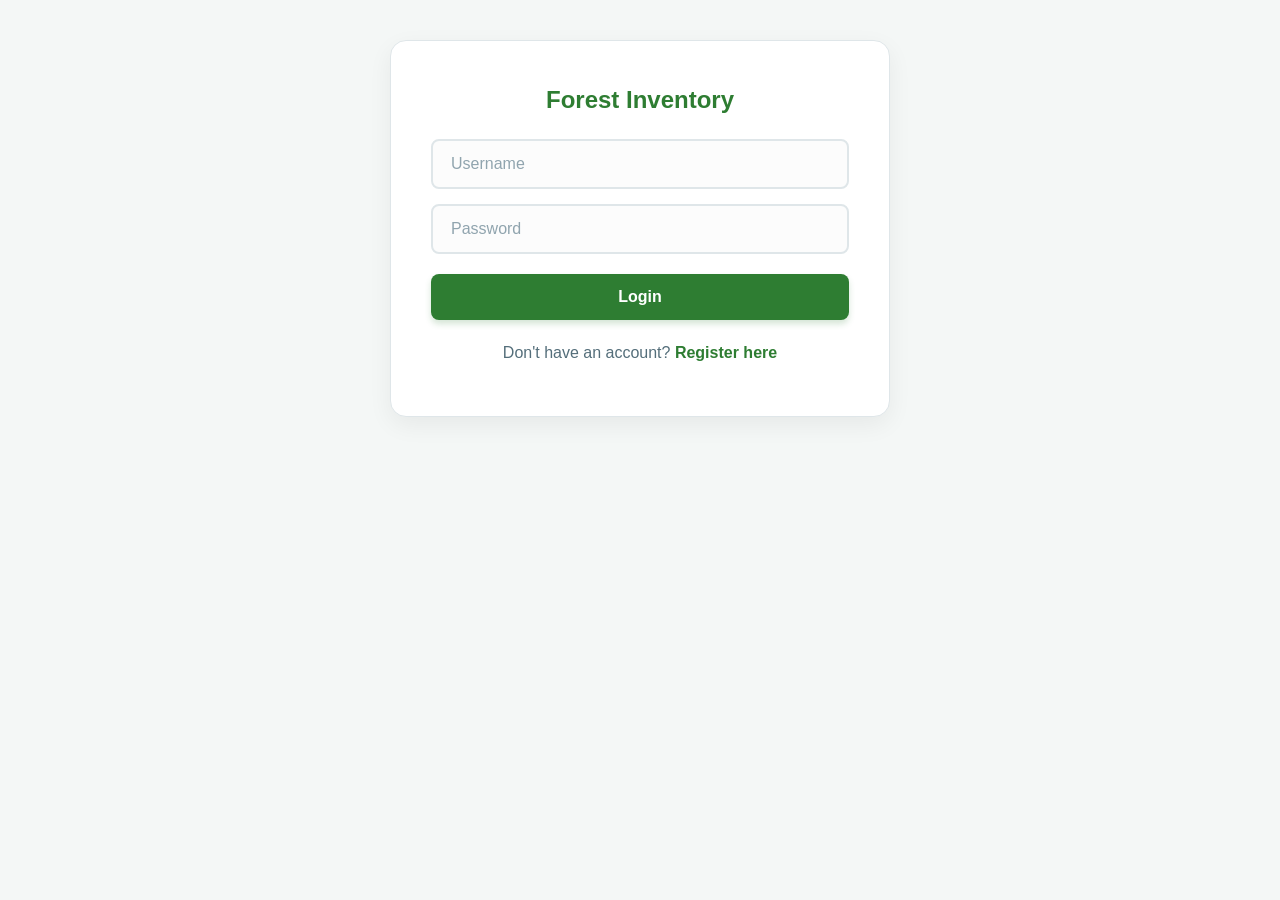
==== index.html @ d6d7bc74 "first commit" ====
<!DOCTYPE html>
<html>
<head>
  <title>Login - Forest System</title>
  <link rel="stylesheet" href="style.css">
</head>
<body class="auth-page">

  <div class="form-card">
    <h2>Forest Inventory</h2>
    <input type="text" id="username" placeholder="Username">
    <input type="password" id="password" placeholder="Password">
    <button onclick="login()">Login</button>
    <p style="margin-top: 20px;">Don't have an account? <a href="register.html">Register here</a></p>
  </div>

<script src="app.js"></script>
</body>
</html>
---- style.css ----
/* ============================================
   Forest Inventory System - Uniform Light Theme
   ============================================ */

:root {
  --bg: #f4f7f6;
  --surface: #ffffff;
  --green: #2e7d32;
  --green-light: #60ad5e;
  --green-pale: #e8f5e9;
  --text: #1b3a27;
  --text-secondary: #546e7a;
  --border: #dfe6e9;
  --danger: #c62828;
  --danger-light: #ffebee;
  --shadow: 0 8px 24px rgba(0,0,0,0.06);
  --radius: 16px;
  --radius-sm: 8px;
  --font: 'Segoe UI', Roboto, Helvetica, Arial, sans-serif;
}

*, *::before, *::after { box-sizing: border-box; margin: 0; padding: 0; }

html { font-size: 16px; scroll-behavior: smooth; }

body {
  font-family: var(--font);
  background-color: var(--bg);
  color: var(--text);
  line-height: 1.6;
  min-height: 100vh;
  padding: 40px 20px;
  max-width: 1100px;
  margin: 0 auto;
}

/* --- Typography --- */
h1 {
  font-size: 2rem;
  font-weight: 700;
  color: var(--text);
  margin-bottom: 20px;
  text-align: center;
}

h2 {
  font-size: 1.5rem;
  color: var(--green);
  margin-bottom: 20px;
  text-align: center;
}

h3 {
  font-size: 1rem;
  font-weight: 600;
  color: var(--text);
  margin: 0 0 15px 0;
}

p { color: var(--text-secondary); margin-bottom: 10px; text-align: center; }

a { color: var(--green); font-weight: 600; text-decoration: none; transition: 0.2s; }
a:hover { color: var(--green-light); }

/* --- Universal Form Card (Login, Register, Add Forms) --- */
.form-card {
  background: var(--surface);
  padding: 40px;
  border-radius: var(--radius);
  box-shadow: var(--shadow);
  width: 100%;
  max-width: 500px; /* Standard width for all forms */
  margin: 0 auto 30px auto; /* Centered */
  border: 1px solid var(--border);
}

/* Center Login & Register Pages specifically */
body:has(.auth-page) {
  display: flex;
  flex-direction: column;
  justify-content: center;
  align-items: center;
  padding: 20px;
  background: linear-gradient(135deg, var(--green-pale) 0%, #ffffff 100%);
}

/* --- Inputs & Selects (Uniform Globally) --- */
input, select {
  width: 100%;
  padding: 14px 18px;
  margin-bottom: 15px;
  background: #fcfcfc;
  border: 2px solid var(--border);
  border-radius: var(--radius-sm);
  font-size: 1rem;
  font-family: var(--font);
  color: var(--text);
  transition: all 0.2s;
  display: block;
}

input:focus, select:focus {
  outline: none;
  border-color: var(--green);
  background: #fff;
  box-shadow: 0 0 0 4px var(--green-pale);
}

input::placeholder { color: #90a4ae; }

select {
  appearance: none;
  background-image: url("data:image/svg+xml,%3Csvg xmlns='http://www.w3.org/2000/svg' width='24' height='24' viewBox='0 0 24 24' fill='none' stroke='%232e7d32' stroke-width='2' stroke-linecap='round' stroke-linejoin='round'%3E%3Cpolyline points='6 9 12 15 18 9'%3E%3C/polyline%3E%3C/svg%3E");
  background-repeat: no-repeat;
  background-position: right 15px center;
  background-size: 16px;
  cursor: pointer;
}

/* --- Buttons (Uniform Globally) --- */
button {
  width: 100%;
  padding: 14px;
  background: var(--green);
  color: white;
  border: none;
  border-radius: var(--radius-sm);
  font-size: 1rem;
  font-weight: 600;
  cursor: pointer;
  transition: all 0.2s;
  box-shadow: 0 4px 6px rgba(46, 125, 50, 0.2);
  display: block;
}

button:hover {
  background: #256d29;
  transform: translateY(-1px);
  box-shadow: 0 6px 12px rgba(46, 125, 50, 0.25);
}

/* Table Buttons (Override width) */
table button {
  width: auto;
  padding: 8px 16px;
  background: var(--danger-light);
  color: var(--danger);
  font-size: 0.85rem;
  box-shadow: none;
}
table button:hover { background: var(--danger); color: white; }

/* --- Tables --- */
.table-container {
  background: var(--surface);
  border-radius: var(--radius);
  box-shadow: var(--shadow);
  padding: 20px;
  margin-top: 20px;
  overflow-x: auto;
}

table {
  width: 100%;
  border-collapse: collapse;
  margin-top: 10px;
}

th {
  text-align: left;
  padding: 14px 16px;
  background: var(--green-pale);
  color: var(--green);
  font-weight: 700;
  font-size: 0.85rem;
  text-transform: uppercase;
}

td {
  padding: 14px 16px;
  border-bottom: 1px solid var(--border);
  color: var(--text);
  font-size: 0.95rem;
}

tr:last-child td { border-bottom: none; }
tr:hover td { background-color: #fafafa; }

/* --- Chart --- */
.chart-card {
  background: var(--surface);
  padding: 30px;
  border-radius: var(--radius);
  box-shadow: var(--shadow);
  margin: 20px auto;
  max-width: 800px;
}

#speciesChart { max-height: 400px; }

/* --- Stats Grid --- */
.stats-grid {
  display: grid;
  grid-template-columns: repeat(auto-fit, minmax(200px, 1fr));
  gap: 20px;
  margin-bottom: 30px;
}

.stat-card {
  background: var(--surface);
  padding: 24px;
  border-radius: var(--radius-sm);
  box-shadow: var(--shadow);
  border-left: 5px solid var(--green);
}

.stat-card p { margin: 0; font-size: 0.9rem; color: var(--text-secondary); text-align: left; }
.stat-card span { display: block; margin-top: 10px; font-size: 2rem; font-weight: 700; color: var(--green); }

hr { border: 0; height: 1px; background: var(--border); margin: 30px 0; }

/* --- Responsive --- */
@media (max-width: 768px) {
  body { padding: 20px 15px; }
  .form-card { padding: 30px 20px; }
  h1 { font-size: 1.6rem; }
}
/* ==========================================
   BALANCED LAYOUT FOR INVENTORY PAGE
   ========================================== */

/* Create a centered column for all content */
.page-content {
  max-width: 900px;
  margin: 0 auto;
}

/* Make the Form Card fill the column width */
.page-content .form-card {
  max-width: 100%; /* Override the 500px limit */
  padding: 30px;
}

/* Arrange Form Inputs in a 2-column Grid */
.form-grid {
  display: grid;
  grid-template-columns: 1fr 1fr; /* Two equal columns */
  gap: 15px;
  margin-bottom: 0;
}

.form-grid input, 
.form-grid select {
  margin-bottom: 0; /* Remove default bottom margin */
  width: 100%;
}

/* Make the button span the full width below the grid */
.form-card button {
  margin-top: 20px;
}

/* Center the Stats Grid within the page width */
.page-content .stats-grid {
  max-width: 100%;
  margin: 0 auto 30px auto;
}

/* Center the Chart Card */
.page-content .chart-card {
  max-width: 100%;
  margin: 0 auto 30px auto;
}

/* Responsive: Stack inputs on mobile */
@media (max-width: 600px) {
  .form-grid {
    grid-template-columns: 1fr;
  }
}
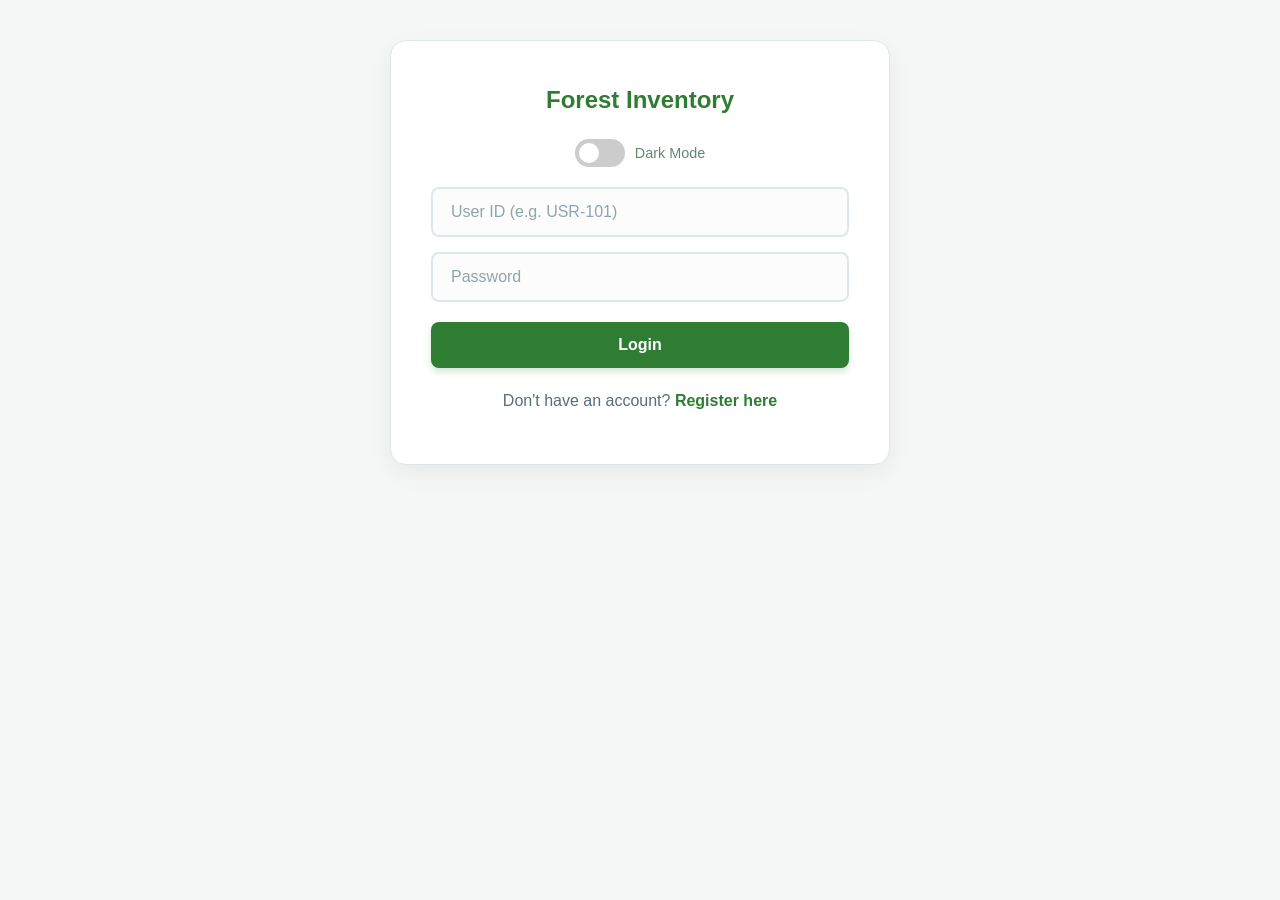
==== commit 22fcf250: "username change" ====
--- a/index.html
+++ b/index.html
@@ -8,7 +8,17 @@
 
   <div class="form-card">
     <h2>Forest Inventory</h2>
-    <input type="text" id="username" placeholder="Username">
+    
+    <!-- Dark Mode Toggle -->
+    <div class="theme-switch-wrapper" style="margin-bottom: 20px;">
+      <label class="theme-switch">
+        <input type="checkbox" id="theme-toggle-checkbox">
+        <div class="slider"></div>
+      </label>
+      <em>Dark Mode</em>
+    </div>
+
+    <input type="text" id="username" placeholder="User ID (e.g. USR-101)">
     <input type="password" id="password" placeholder="Password">
     <button onclick="login()">Login</button>
     <p style="margin-top: 20px;">Don't have an account? <a href="register.html">Register here</a></p>
--- a/style.css
+++ b/style.css
@@ -10,7 +10,9 @@
   --green-pale: #e8f5e9;
   --text: #1b3a27;
   --text-secondary: #546e7a;
+  --text-muted: #5e8a6f;
   --border: #dfe6e9;
+  --border-light: #224430;
   --danger: #c62828;
   --danger-light: #ffebee;
   --shadow: 0 8px 24px rgba(0,0,0,0.06);
@@ -277,4 +279,161 @@
   .form-grid {
     grid-template-columns: 1fr;
   }
+}
+/* ==========================================
+   DARK MODE THEME
+   ========================================== */
+
+/* Dark Mode Variables */
+body.dark-mode {
+  --bg: #070d0a;
+  --surface: #0e1c14;
+  --card: #132a1c;
+  --green-pale: #1a3322; /* Darker green for table headers */
+  --danger-light: #3d1f1f; /* Darker red for buttons */
+  
+  --text: #e2f0e8;
+  --text-secondary: #a3c4b3;
+  --text-muted: #5e8a6f;
+  --border: #224430;
+  --border-light: #2a5c3d;
+  --input-bg: #132a1c;
+  
+  --shadow: 0 4px 24px rgba(0,0,0,0.4);
+  
+  /* Background gradient for dark mode */
+  background: linear-gradient(120deg, #050807 0%, #0e1c14 100%);
+}
+
+body.dark-mode .form-card,
+body.dark-mode .table-container,
+body.dark-mode .stat-card,
+body.dark-mode .chart-card {
+  border: 1px solid var(--border);
+  box-shadow: var(--shadow);
+}
+
+/* --- Dark Mode Inputs & Selects --- */
+body.dark-mode input,
+body.dark-mode select {
+  background-color: var(--input-bg);
+  border-color: var(--border);
+  color: var(--text);
+}
+
+body.dark-mode input:focus,
+body.dark-mode select:focus {
+  border-color: var(--green-light);
+  box-shadow: 0 0 0 3px rgba(96, 173, 94, 0.2);
+}
+
+body.dark-mode input::placeholder {
+  color: var(--text-muted);
+  opacity: 0.7;
+}
+
+/* Change dropdown arrow color for dark mode */
+body.dark-mode select {
+  background-image: url("data:image/svg+xml,%3Csvg xmlns='http://www.w3.org/2000/svg' width='24' height='24' viewBox='0 0 24 24' fill='none' stroke='%2360ad5e' stroke-width='2' stroke-linecap='round' stroke-linejoin='round'%3E%3Cpolyline points='6 9 12 15 18 9'%3E%3C/polyline%3E%3C/svg%3E");
+}
+
+/* --- Dark Mode Tables --- */
+body.dark-mode th {
+  background-color: var(--green-pale);
+  color: var(--green-light);
+  border-bottom: 2px solid var(--border);
+}
+
+body.dark-mode td {
+  border-bottom-color: var(--border);
+  color: var(--text-secondary);
+}
+
+body.dark-mode tr:hover td {
+  background-color: #1a2e20;
+}
+
+/* --- Dark Mode Buttons --- */
+body.dark-mode button {
+  box-shadow: 0 4px 6px rgba(0, 0, 0, 0.3);
+}
+
+body.dark-mode table button {
+  background: var(--danger-light);
+  color: #f87171;
+  border: 1px solid #4a2020;
+}
+
+body.dark-mode table button:hover {
+  background: #dc2626;
+  color: white;
+}
+
+/* --- Dark Mode Auth Page --- */
+body.dark-mode.auth-page {
+  background: linear-gradient(135deg, #050807 0%, #0e1c14 100%);
+}
+
+/* The Toggle Switch Container */
+.theme-switch-wrapper {
+  display: flex;
+  align-items: center;
+  justify-content: center;
+  margin-bottom: 20px;
+}
+
+.theme-switch-wrapper em {
+  margin-left: 10px;
+  font-size: 0.9rem;
+  font-style: normal;
+  color: var(--text-muted);
+}
+
+/* The Switch Button */
+.theme-switch {
+  display: inline-block;
+  height: 28px;
+  position: relative;
+  width: 50px;
+}
+
+.theme-switch input {
+  display: none;
+}
+
+.slider {
+  background-color: #ccc;
+  bottom: 0;
+  cursor: pointer;
+  left: 0;
+  position: absolute;
+  right: 0;
+  top: 0;
+  transition: .4s;
+  border-radius: 28px;
+}
+
+.slider:before {
+  background-color: #fff;
+  bottom: 4px;
+  content: "";
+  height: 20px;
+  left: 4px;
+  position: absolute;
+  transition: .4s;
+  width: 20px;
+  border-radius: 50%;
+}
+
+input:checked + .slider {
+  background-color: var(--green);
+}
+
+input:checked + .slider:before {
+  transform: translateX(22px);
+}
+
+/* Adjust Chart for Dark Mode */
+body.dark-mode #speciesChart {
+    filter: brightness(1.1);
 }
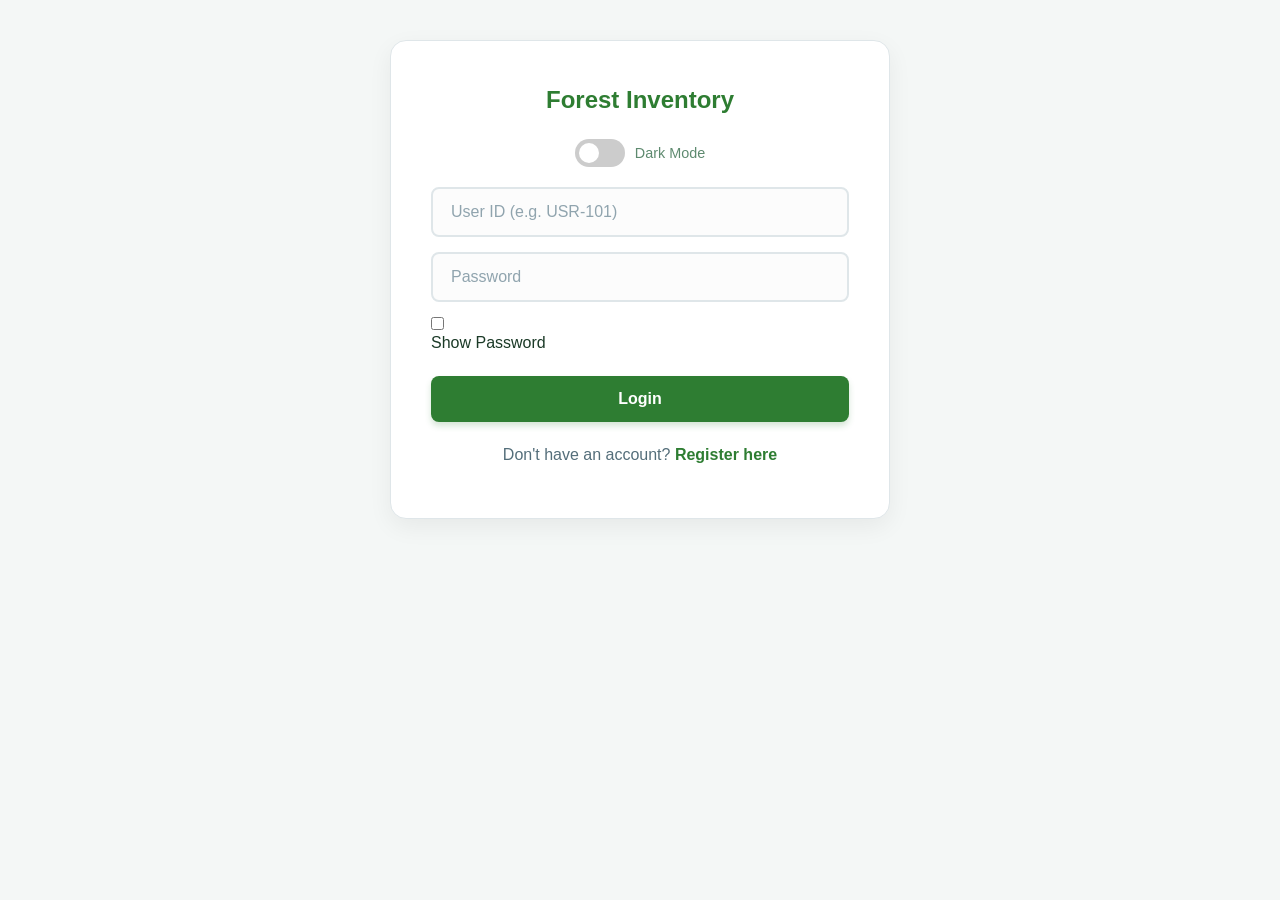
==== commit c33acc94: "password update" ====
--- a/index.html
+++ b/index.html
@@ -1,15 +1,16 @@
 <!DOCTYPE html>
-<html>
+<html lang="en">
 <head>
-  <title>Login - Forest System</title>
+  <meta charset="UTF-8">
+  <meta name="viewport" content="width=device-width, initial-scale=1.0">
+  <title>Login — Forest Inventory</title>
   <link rel="stylesheet" href="style.css">
 </head>
 <body class="auth-page">
 
   <div class="form-card">
     <h2>Forest Inventory</h2>
-    
-    <!-- Dark Mode Toggle -->
+
     <div class="theme-switch-wrapper" style="margin-bottom: 20px;">
       <label class="theme-switch">
         <input type="checkbox" id="theme-toggle-checkbox">
@@ -18,8 +19,15 @@
       <em>Dark Mode</em>
     </div>
 
+    <!-- User ID field (matches register.html) -->
     <input type="text" id="username" placeholder="User ID (e.g. USR-101)">
+
     <input type="password" id="password" placeholder="Password">
+    <div class="show-password-row">
+      <input type="checkbox" id="show-pw" onclick="togglePassword('password')" style="width: auto; margin: 0;">
+      <label for="show-pw">Show Password</label>
+    </div>
+
     <button onclick="login()">Login</button>
     <p style="margin-top: 20px;">Don't have an account? <a href="register.html">Register here</a></p>
   </div>
--- a/style.css
+++ b/style.css
@@ -436,4 +436,108 @@
 /* Adjust Chart for Dark Mode */
 body.dark-mode #speciesChart {
     filter: brightness(1.1);
+}
+
+
+/* Header: Title left, Toggle right */
+.dashboard-header {
+  display: flex;
+  justify-content: space-between;
+  align-items: flex-start;
+  flex-wrap: wrap;
+  margin-bottom: 30px;
+  gap: 20px;
+}
+
+.dashboard-header .header-text h1 {
+  margin-bottom: 5px;
+  text-align: left;
+}
+
+.dashboard-header .header-text p {
+  text-align: left;
+  margin: 0;
+  color: var(--text-muted);
+  font-size: 0.9rem;
+}
+
+/* Align toggle to the right */
+.dashboard-header .theme-switch-wrapper {
+  margin: 0;
+}
+
+/* Stats Grid - Clean Cards */
+.stats-container {
+  display: grid;
+  grid-template-columns: repeat(auto-fit, minmax(180px, 1fr));
+  gap: 20px;
+  margin-bottom: 40px;
+}
+
+.stat-box {
+  background: var(--surface);
+  padding: 20px;
+  border-radius: var(--radius-sm);
+  border-left: 4px solid var(--green);
+  box-shadow: var(--shadow);
+}
+
+.stat-box h4 {
+  font-size: 0.85rem;
+  text-transform: uppercase;
+  letter-spacing: 0.5px;
+  color: var(--text-secondary);
+  margin-bottom: 10px;
+}
+
+.stat-box .number {
+  font-size: 2rem;
+  font-weight: 700;
+  color: var(--text);
+}
+
+/* Fix the Welcome Message alignment */
+#welcome-msg {
+  text-align: right !important; /* Override global center align */
+  margin: 0;
+  font-weight: 600;
+  color: var(--text);
+  font-size: 1rem;
+}
+
+/* Style the Role Badge */
+#user-role {
+  display: inline-block;
+  font-size: 0.7rem;
+  padding: 3px 10px;
+  border-radius: 12px;
+  color: white;
+  text-transform: uppercase;
+  letter-spacing: 0.5px;
+  font-weight: 700;
+  margin-top: 4px;
+  /* Background color is set by JS, but this ensures visibility */
+  background-color: var(--text-secondary); 
+}
+
+/* Ensure the right side container aligns correctly */
+.dashboard-header > div:last-child {
+  text-align: right;
+  min-width: 150px; /* Prevents squishing */
+}
+
+/* Dark mode fix for badge text */
+body.dark-mode #welcome-msg {
+  color: var(--text);
+}
+
+/* FIX: Ensure Chart Canvas is always visible */
+.chart-card div {
+    height: 350px !important;
+    width: 100% !important;
+}
+
+#speciesChart {
+    width: 100% !important;
+    height: 100% !important;
 }
